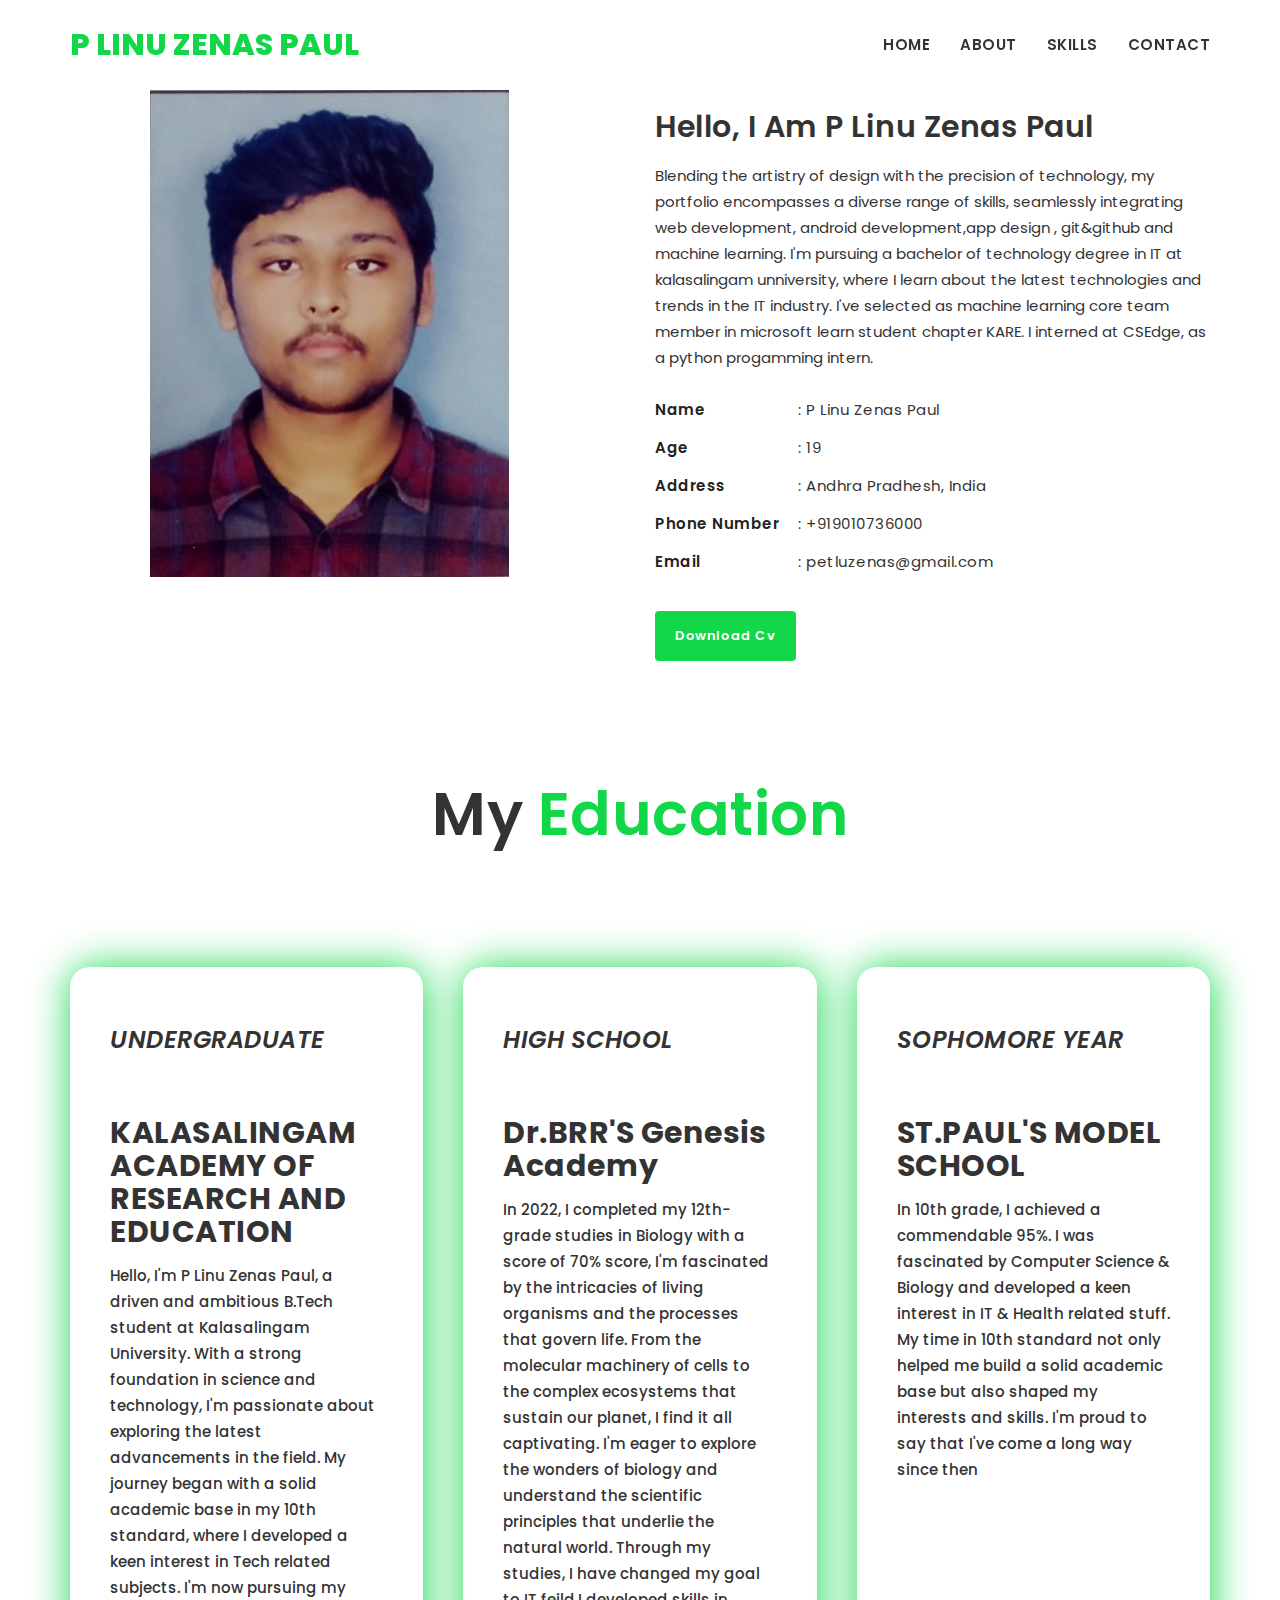
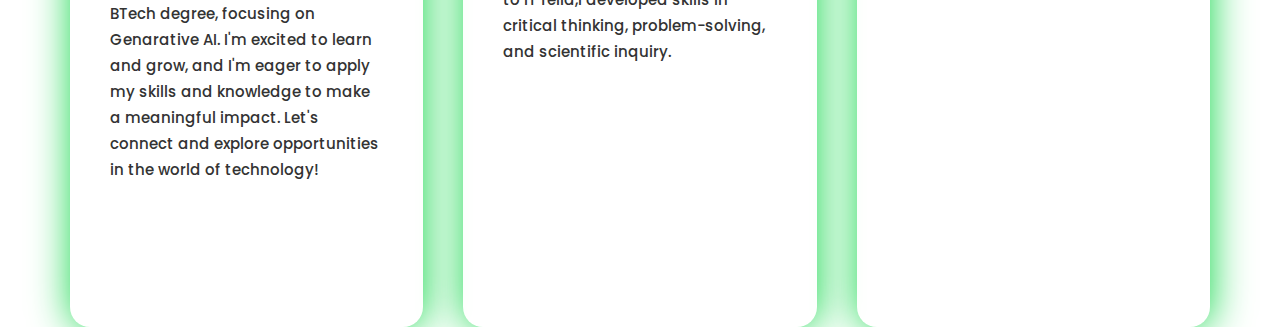
==== about.html @ 922f4ce8 "Add files via upload" ====
<!DOCTYPE html>
<html lang="en">
<head>
    <meta charset="UTF-8">
    <meta name="viewport" content="width=device-width, initial-scale=1.0">
    <link href="https://fonts.googleapis.com/css?family=Poppins:300i,400,400i,500,600,700,800" rel="stylesheet">		
		<link href="fonts/font-awesome.min.css" rel="stylesheet"/>
		<link rel="icon" href="images/favicon.jpg"/>
		<link href="fonts/themify-icons.css" rel="stylesheet"/>
		<link href="fonts/etline.css" rel="stylesheet"/>
		<link href="css/plugins.css" rel="stylesheet"/>
		<link href="css/lightbox.min.css" rel="stylesheet"/>
		<link href="css/responsive.css" rel="stylesheet"/>
		<link href="css/style.css" rel="stylesheet"/>
    <title>LZP Portfolio</title>
</head>
<body>
    	<!-- START NAVBAR -->
			<div class="navbar navbar-default navbar-fixed-top menu-top">
				<div class="container">
					<div class="logo">
						<a href="index.html" class="navbar-brand"><p>P Linu Zenas Paul</p></a>
						<div class="mobile-nav"></div>
					</div>
					
					<div id="navbar" class="main_menu">
						<ul class="nav navbar-nav navbar-right">
							<li><a href="index.html">Home</a></li>
							<li><a href="about.html">About</a></li>
							<li><a href="service.html">Skills</a></li>											
							<li><a href="contact.html">Contact</a></li>
						</ul>
					</div> 
				</div><!--- END CONTAINER -->
			</div> 
		<!-- END NAVBAR -->			
    <!-- START ABOUT -->
			<section id="about" class="gray_bg section_padding">
				<div class="container">
					<div class="single_about">
						<div class="row">
							<div class="col-md-6 col-sm-6 col-xs-12">
								<div class="about_image wow fadeInLeft">
									<img src="PHOTO.jpg" alt="about-image" />
								</div>
							</div>
							
							<div class="col-md-6 col-sm-6 col-xs-12">
								<div class="about_content_area wow fadeInRight">
									<h4>Hello, I am P Linu Zenas Paul</h4>					
									<p>Blending the artistry of design with the precision of technology, my portfolio encompasses a diverse range of skills, 
										seamlessly integrating web development, android development,app design , git&github and machine learning. 
										I'm pursuing a bachelor of technology degree in IT at kalasalingam unniversity, where I learn about the latest technologies and trends in the IT industry.
										I've selected as machine learning core team member in microsoft learn student chapter KARE.
										I interned at CSEdge, as a python progamming intern.
									</p>
									<div class="about_details">
										<div class="row">
											<div class="col-md-12">
												<div class="ct_about">
												   <span> Name </span> : P Linu Zenas Paul											   
												</div>
											</div>
											
											<div class="col-md-12">
												<div class="ct_about">
												   <span> Age </span>
												   : 19
												</div>
											</div>
											
											<div class="col-md-12">
												<div class="ct_about">
												   <span> Address </span>
												   : Andhra Pradhesh, India
												</div>
											</div>
											
											<div class="col-md-12">
												<div class="ct_about">
												   <span> Phone Number </span>
												   : +919010736000
												</div>
											</div>
											
											<div class="col-md-12">
												<div class="ct_about">
												   <span> Email </span>
												   : petluzenas@gmail.com
												</div>
											</div>
										</div>
									</div>
									
									<a href="#" class="btn btn-default main_btn">
										Download Cv
									</a>
								</div>
							</div>
						</div>
					</div>
				</div>
			</section>
		<!-- END ABOUT -->

		<!--START EDUCATION-->
		<section></section>
            <div class="Studies" id="services">
                <div class="container">
                    <h1 class="sub-title">My <span>Education</span></h1>
                    <div class="services-list">
                        <div>
                            <i class ="icon"><h3>UNDERGRADUATE</h3>
                            <svg width="0" height="0">
                            </svg>
                             </i>
                            <h2>KALASALINGAM ACADEMY OF RESEARCH AND EDUCATION</h2>
                            <p>Hello, I'm P Linu Zenas Paul, a driven and ambitious B.Tech student at Kalasalingam University. 
								With a strong foundation in science and technology, I'm passionate about exploring the latest advancements in the field. 
								My journey began with a solid academic base in my 10th standard, where I developed a keen interest in Tech related subjects. 
								I'm now pursuing my BTech degree, focusing on Genarative AI. 
								I'm excited to learn and grow, and I'm eager to apply my skills and knowledge to make a meaningful impact. 
								Let's connect and explore opportunities in the world of technology!</p>
                            <a href="https://kalasalingam.ac.in/"target="_blank" class="read">learn more</a>
                        </div>

                        <div>
                            <i class ="icon"><h3>HIGH SCHOOL</h3>
                                <svg width="0" height="0">
                                </svg>                            
                            </i>
                            <h2>Dr.BRR'S Genesis Academy</h2>
                            <p>In 2022, I completed my 12th-grade studies in Biology with a score of 70% score,
								I'm fascinated by the intricacies of living organisms and the processes that govern life. 
								From the molecular machinery of cells to the complex ecosystems that sustain our planet, I find it all captivating. 
								I'm eager to explore the wonders of biology and understand the scientific principles that underlie the natural world. 
								Through my studies, I have changed my goal to IT feild,I developed skills in critical thinking, problem-solving, and scientific inquiry. 
								</p>
                        </div>
                        <div>
                            <i class ="icon"><h3>SOPHOMORE YEAR</h3>
                                <svg width="0" height="0">
                                </svg>                            
                            </i>
                            <h2>ST.PAUL'S MODEL SCHOOL</h2>
                            <p> In 10th grade, I achieved a commendable 95%.
								I was fascinated by Computer Science & Biology and developed a keen interest in IT & Health related stuff. 
								My time in 10th standard not only helped me build a solid academic base but also shaped my interests and skills. 
								I'm proud to say that I've come a long way since then</p>
                        </div>
                    </div>
                </div>
            </div>
        </section>
		<!--END EDUCATION-->
		
		
		<!-- START PORTFOLIO -->
<!--			<section id="portfolio" class="gray_bg section_padding">
				<div class="container">	
					<div class="col-md-12 col-sm-12-col-xs-12">
						<div class="section_heading text-center">
							<h2>My <span>Portfolio</span></h2>						
							<div class="sm_border"></div>
						</div>	
					</div>
					
					<div class="row">
						<div class="work_filter text-center">
							<ul>
								<li class="active" data-filter="*">All</li>
								<li data-filter=".design">Design</li>
								<li data-filter=".marketing">Marketing</li>
								<li data-filter=".Photography">Photography</li>
							</ul>
						</div>
						
						<div class="work_content_area">
							<div class="col-md-4 col-sm-6 col-xs-12">
								<div class="item-img">
									<img src="images/b1.png" alt="" />
									<div class="item-img-overlay">
										<div class="overlay-info full-width">
											<h5>Gallery Item</h5>
											<p>Category</p>											
											<a href="images/b1.png" data-lightbox="images">
												<span class="icon"><i class="ti-arrow-right"></i></span>
											</a>
										</div>
									</div>
								</div>
							</div>
							<div class="col-md-4 col-sm-6 col-xs-12 element-item design Photography">
								<div class="item-img">
									<img src="images/b2.jpg" alt="" />
									<div class="item-img-overlay">
										<div class="overlay-info full-width">
											<h5>Gallery Item</h5>
											<p>Category</p>											
											<a href="images/b2.jpg" data-lightbox="images">
												<span class="icon"><i class="ti-arrow-right"></i></span>
											</a>
										</div>
									</div>
								</div>
							</div>
							<div class="col-md-4 col-sm-6 col-xs-12 element-item Photography marketing">
								<div class="item-img">
									<img src="images/b3.png" alt="" />
									<div class="item-img-overlay">
										<div class="overlay-info full-width">
											<h5>Gallery Item</h5>
											<p>Category</p>											
											<a href="images/b3.png" data-lightbox="images">
												<span class="icon"><i class="ti-arrow-right"></i></span>
											</a>
										</div>
									</div>
								</div>
							</div>
							<div class="col-md-4 col-sm-6 col-xs-12 element-item design Photography">
								<div class="item-img">
									<img src="images/b4.png" alt="" />
									<div class="item-img-overlay">
										<div class="overlay-info full-width">
											<h5>Gallery Item</h5>
											<p>Category</p>											
											<a href="images/b4.png" data-lightbox="images">
												<span class="icon"><i class="ti-arrow-right"></i></span>
											</a>
										</div>
									</div>
								</div>
							</div>
							<div class="col-md-4 col-sm-6 col-xs-12 element-item marketing Photography">
								<div class="item-img">
									<img src="images/b5.jpg" alt="" />
									<div class="item-img-overlay">
										<div class="overlay-info full-width">
											<h5>Gallery Item</h5>
											<p>Category</p>											
											<a href="images/b5.jpg" data-lightbox="images">
												<span class="icon"><i class="ti-arrow-right"></i></span>
											</a>
										</div>
									</div>
								</div>
							</div>
							<div class="col-md-4 col-sm-6 col-xs-12 element-item design marketing">
								<div class="item-img">
									<img src="images/b6.png" alt="" />
									<div class="item-img-overlay">
										<div class="overlay-info full-width">
											<h5>Gallery Item</h5>
											<p>Category</p>											
											<a href="images/b6.png" data-lightbox="images">
												<span class="icon"><i class="ti-arrow-right"></i></span>
											</a>
										</div>
									</div>
								</div>
							</div>
						</div>						
					</div>
				</div>			
			</section> -->
		<!-- END PORTFOLIO -->
			
</body>
</html>
---- fonts/themify-icons.css ----
@font-face {
	font-family: 'themify';
	src:url('themify.eot?-fvbane');
	src:url('themify.eot?#iefix-fvbane') format('embedded-opentype'),
		url('themify.woff?-fvbane') format('woff'),
		url('themify.ttf?-fvbane') format('truetype'),
		url('themify.svg?-fvbane#themify') format('svg');
	font-weight: normal;
	font-style: normal;
}

[class^="ti-"], [class*=" ti-"] {
	font-family: 'themify';
	speak: none;
	font-style: normal;
	font-weight: normal;
	font-variant: normal;
	text-transform: none;
	line-height: 1;

	/* Better Font Rendering =========== */
	-webkit-font-smoothing: antialiased;
	-moz-osx-font-smoothing: grayscale;
}

.ti-wand:before {
	content: "\e600";
}
.ti-volume:before {
	content: "\e601";
}
.ti-user:before {
	content: "\e602";
}
.ti-unlock:before {
	content: "\e603";
}
.ti-unlink:before {
	content: "\e604";
}
.ti-trash:before {
	content: "\e605";
}
.ti-thought:before {
	content: "\e606";
}
.ti-target:before {
	content: "\e607";
}
.ti-tag:before {
	content: "\e608";
}
.ti-tablet:before {
	content: "\e609";
}
.ti-star:before {
	content: "\e60a";
}
.ti-spray:before {
	content: "\e60b";
}
.ti-signal:before {
	content: "\e60c";
}
.ti-shopping-cart:before {
	content: "\e60d";
}
.ti-shopping-cart-full:before {
	content: "\e60e";
}
.ti-settings:before {
	content: "\e60f";
}
.ti-search:before {
	content: "\e610";
}
.ti-zoom-in:before {
	content: "\e611";
}
.ti-zoom-out:before {
	content: "\e612";
}
.ti-cut:before {
	content: "\e613";
}
.ti-ruler:before {
	content: "\e614";
}
.ti-ruler-pencil:before {
	content: "\e615";
}
.ti-ruler-alt:before {
	content: "\e616";
}
.ti-bookmark:before {
	content: "\e617";
}
.ti-bookmark-alt:before {
	content: "\e618";
}
.ti-reload:before {
	content: "\e619";
}
.ti-plus:before {
	content: "\e61a";
}
.ti-pin:before {
	content: "\e61b";
}
.ti-pencil:before {
	content: "\e61c";
}
.ti-pencil-alt:before {
	content: "\e61d";
}
.ti-paint-roller:before {
	content: "\e61e";
}
.ti-paint-bucket:before {
	content: "\e61f";
}
.ti-na:before {
	content: "\e620";
}
.ti-mobile:before {
	content: "\e621";
}
.ti-minus:before {
	content: "\e622";
}
.ti-medall:before {
	content: "\e623";
}
.ti-medall-alt:before {
	content: "\e624";
}
.ti-marker:before {
	content: "\e625";
}
.ti-marker-alt:before {
	content: "\e626";
}
.ti-arrow-up:before {
	content: "\e627";
}
.ti-arrow-right:before {
	content: "\e628";
}
.ti-arrow-left:before {
	content: "\e629";
}
.ti-arrow-down:before {
	content: "\e62a";
}
.ti-lock:before {
	content: "\e62b";
}
.ti-location-arrow:before {
	content: "\e62c";
}
.ti-link:before {
	content: "\e62d";
}
.ti-layout:before {
	content: "\e62e";
}
.ti-layers:before {
	content: "\e62f";
}
.ti-layers-alt:before {
	content: "\e630";
}
.ti-key:before {
	content: "\e631";
}
.ti-import:before {
	content: "\e632";
}
.ti-image:before {
	content: "\e633";
}
.ti-heart:before {
	content: "\e634";
}
.ti-heart-broken:before {
	content: "\e635";
}
.ti-hand-stop:before {
	content: "\e636";
}
.ti-hand-open:before {
	content: "\e637";
}
.ti-hand-drag:before {
	content: "\e638";
}
.ti-folder:before {
	content: "\e639";
}
.ti-flag:before {
	content: "\e63a";
}
.ti-flag-alt:before {
	content: "\e63b";
}
.ti-flag-alt-2:before {
	content: "\e63c";
}
.ti-eye:before {
	content: "\e63d";
}
.ti-export:before {
	content: "\e63e";
}
.ti-exchange-vertical:before {
	content: "\e63f";
}
.ti-desktop:before {
	content: "\e640";
}
.ti-cup:before {
	content: "\e641";
}
.ti-crown:before {
	content: "\e642";
}
.ti-comments:before {
	content: "\e643";
}
.ti-comment:before {
	content: "\e644";
}
.ti-comment-alt:before {
	content: "\e645";
}
.ti-close:before {
	content: "\e646";
}
.ti-clip:before {
	content: "\e647";
}
.ti-angle-up:before {
	content: "\e648";
}
.ti-angle-right:before {
	content: "\e649";
}
.ti-angle-left:before {
	content: "\e64a";
}
.ti-angle-down:before {
	content: "\e64b";
}
.ti-check:before {
	content: "\e64c";
}
.ti-check-box:before {
	content: "\e64d";
}
.ti-camera:before {
	content: "\e64e";
}
.ti-announcement:before {
	content: "\e64f";
}
.ti-brush:before {
	content: "\e650";
}
.ti-briefcase:before {
	content: "\e651";
}
.ti-bolt:before {
	content: "\e652";
}
.ti-bolt-alt:before {
	content: "\e653";
}
.ti-blackboard:before {
	content: "\e654";
}
.ti-bag:before {
	content: "\e655";
}
.ti-move:before {
	content: "\e656";
}
.ti-arrows-vertical:before {
	content: "\e657";
}
.ti-arrows-horizontal:before {
	content: "\e658";
}
.ti-fullscreen:before {
	content: "\e659";
}
.ti-arrow-top-right:before {
	content: "\e65a";
}
.ti-arrow-top-left:before {
	content: "\e65b";
}
.ti-arrow-circle-up:before {
	content: "\e65c";
}
.ti-arrow-circle-right:before {
	content: "\e65d";
}
.ti-arrow-circle-left:before {
	content: "\e65e";
}
.ti-arrow-circle-down:before {
	content: "\e65f";
}
.ti-angle-double-up:before {
	content: "\e660";
}
.ti-angle-double-right:before {
	content: "\e661";
}
.ti-angle-double-left:before {
	content: "\e662";
}
.ti-angle-double-down:before {
	content: "\e663";
}
.ti-zip:before {
	content: "\e664";
}
.ti-world:before {
	content: "\e665";
}
.ti-wheelchair:before {
	content: "\e666";
}
.ti-view-list:before {
	content: "\e667";
}
.ti-view-list-alt:before {
	content: "\e668";
}
.ti-view-grid:before {
	content: "\e669";
}
.ti-uppercase:before {
	content: "\e66a";
}
.ti-upload:before {
	content: "\e66b";
}
.ti-underline:before {
	content: "\e66c";
}
.ti-truck:before {
	content: "\e66d";
}
.ti-timer:before {
	content: "\e66e";
}
.ti-ticket:before {
	content: "\e66f";
}
.ti-thumb-up:before {
	content: "\e670";
}
.ti-thumb-down:before {
	content: "\e671";
}
.ti-text:before {
	content: "\e672";
}
.ti-stats-up:before {
	content: "\e673";
}
.ti-stats-down:before {
	content: "\e674";
}
.ti-split-v:before {
	content: "\e675";
}
.ti-split-h:before {
	content: "\e676";
}
.ti-smallcap:before {
	content: "\e677";
}
.ti-shine:before {
	content: "\e678";
}
.ti-shift-right:before {
	content: "\e679";
}
.ti-shift-left:before {
	content: "\e67a";
}
.ti-shield:before {
	content: "\e67b";
}
.ti-notepad:before {
	content: "\e67c";
}
.ti-server:before {
	content: "\e67d";
}
.ti-quote-right:before {
	content: "\e67e";
}
.ti-quote-left:before {
	content: "\e67f";
}
.ti-pulse:before {
	content: "\e680";
}
.ti-printer:before {
	content: "\e681";
}
.ti-power-off:before {
	content: "\e682";
}
.ti-plug:before {
	content: "\e683";
}
.ti-pie-chart:before {
	content: "\e684";
}
.ti-paragraph:before {
	content: "\e685";
}
.ti-panel:before {
	content: "\e686";
}
.ti-package:before {
	content: "\e687";
}
.ti-music:before {
	content: "\e688";
}
.ti-music-alt:before {
	content: "\e689";
}
.ti-mouse:before {
	content: "\e68a";
}
.ti-mouse-alt:before {
	content: "\e68b";
}
.ti-money:before {
	content: "\e68c";
}
.ti-microphone:before {
	content: "\e68d";
}
.ti-menu:before {
	content: "\e68e";
}
.ti-menu-alt:before {
	content: "\e68f";
}
.ti-map:before {
	content: "\e690";
}
.ti-map-alt:before {
	content: "\e691";
}
.ti-loop:before {
	content: "\e692";
}
.ti-location-pin:before {
	content: "\e693";
}
.ti-list:before {
	content: "\e694";
}
.ti-light-bulb:before {
	content: "\e695";
}
.ti-Italic:before {
	content: "\e696";
}
.ti-info:before {
	content: "\e697";
}
.ti-infinite:before {
	content: "\e698";
}
.ti-id-badge:before {
	content: "\e699";
}
.ti-hummer:before {
	content: "\e69a";
}
.ti-home:before {
	content: "\e69b";
}
.ti-help:before {
	content: "\e69c";
}
.ti-headphone:before {
	content: "\e69d";
}
.ti-harddrives:before {
	content: "\e69e";
}
.ti-harddrive:before {
	content: "\e69f";
}
.ti-gift:before {
	content: "\e6a0";
}
.ti-game:before {
	content: "\e6a1";
}
.ti-filter:before {
	content: "\e6a2";
}
.ti-files:before {
	content: "\e6a3";
}
.ti-file:before {
	content: "\e6a4";
}
.ti-eraser:before {
	content: "\e6a5";
}
.ti-envelope:before {
	content: "\e6a6";
}
.ti-download:before {
	content: "\e6a7";
}
.ti-direction:before {
	content: "\e6a8";
}
.ti-direction-alt:before {
	content: "\e6a9";
}
.ti-dashboard:before {
	content: "\e6aa";
}
.ti-control-stop:before {
	content: "\e6ab";
}
.ti-control-shuffle:before {
	content: "\e6ac";
}
.ti-control-play:before {
	content: "\e6ad";
}
.ti-control-pause:before {
	content: "\e6ae";
}
.ti-control-forward:before {
	content: "\e6af";
}
.ti-control-backward:before {
	content: "\e6b0";
}
.ti-cloud:before {
	content: "\e6b1";
}
.ti-cloud-up:before {
	content: "\e6b2";
}
.ti-cloud-down:before {
	content: "\e6b3";
}
.ti-clipboard:before {
	content: "\e6b4";
}
.ti-car:before {
	content: "\e6b5";
}
.ti-calendar:before {
	content: "\e6b6";
}
.ti-book:before {
	content: "\e6b7";
}
.ti-bell:before {
	content: "\e6b8";
}
.ti-basketball:before {
	content: "\e6b9";
}
.ti-bar-chart:before {
	content: "\e6ba";
}
.ti-bar-chart-alt:before {
	content: "\e6bb";
}
.ti-back-right:before {
	content: "\e6bc";
}
.ti-back-left:before {
	content: "\e6bd";
}
.ti-arrows-corner:before {
	content: "\e6be";
}
.ti-archive:before {
	content: "\e6bf";
}
.ti-anchor:before {
	content: "\e6c0";
}
.ti-align-right:before {
	content: "\e6c1";
}
.ti-align-left:before {
	content: "\e6c2";
}
.ti-align-justify:before {
	content: "\e6c3";
}
.ti-align-center:before {
	content: "\e6c4";
}
.ti-alert:before {
	content: "\e6c5";
}
.ti-alarm-clock:before {
	content: "\e6c6";
}
.ti-agenda:before {
	content: "\e6c7";
}
.ti-write:before {
	content: "\e6c8";
}
.ti-window:before {
	content: "\e6c9";
}
.ti-widgetized:before {
	content: "\e6ca";
}
.ti-widget:before {
	content: "\e6cb";
}
.ti-widget-alt:before {
	content: "\e6cc";
}
.ti-wallet:before {
	content: "\e6cd";
}
.ti-video-clapper:before {
	content: "\e6ce";
}
.ti-video-camera:before {
	content: "\e6cf";
}
.ti-vector:before {
	content: "\e6d0";
}
.ti-themify-logo:before {
	content: "\e6d1";
}
.ti-themify-favicon:before {
	content: "\e6d2";
}
.ti-themify-favicon-alt:before {
	content: "\e6d3";
}
.ti-support:before {
	content: "\e6d4";
}
.ti-stamp:before {
	content: "\e6d5";
}
.ti-split-v-alt:before {
	content: "\e6d6";
}
.ti-slice:before {
	content: "\e6d7";
}
.ti-shortcode:before {
	content: "\e6d8";
}
.ti-shift-right-alt:before {
	content: "\e6d9";
}
.ti-shift-left-alt:before {
	content: "\e6da";
}
.ti-ruler-alt-2:before {
	content: "\e6db";
}
.ti-receipt:before {
	content: "\e6dc";
}
.ti-pin2:before {
	content: "\e6dd";
}
.ti-pin-alt:before {
	content: "\e6de";
}
.ti-pencil-alt2:before {
	content: "\e6df";
}
.ti-palette:before {
	content: "\e6e0";
}
.ti-more:before {
	content: "\e6e1";
}
.ti-more-alt:before {
	content: "\e6e2";
}
.ti-microphone-alt:before {
	content: "\e6e3";
}
.ti-magnet:before {
	content: "\e6e4";
}
.ti-line-double:before {
	content: "\e6e5";
}
.ti-line-dotted:before {
	content: "\e6e6";
}
.ti-line-dashed:before {
	content: "\e6e7";
}
.ti-layout-width-full:before {
	content: "\e6e8";
}
.ti-layout-width-default:before {
	content: "\e6e9";
}
.ti-layout-width-default-alt:before {
	content: "\e6ea";
}
.ti-layout-tab:before {
	content: "\e6eb";
}
.ti-layout-tab-window:before {
	content: "\e6ec";
}
.ti-layout-tab-v:before {
	content: "\e6ed";
}
.ti-layout-tab-min:before {
	content: "\e6ee";
}
.ti-layout-slider:before {
	content: "\e6ef";
}
.ti-layout-slider-alt:before {
	content: "\e6f0";
}
.ti-layout-sidebar-right:before {
	content: "\e6f1";
}
.ti-layout-sidebar-none:before {
	content: "\e6f2";
}
.ti-layout-sidebar-left:before {
	content: "\e6f3";
}
.ti-layout-placeholder:before {
	content: "\e6f4";
}
.ti-layout-menu:before {
	content: "\e6f5";
}
.ti-layout-menu-v:before {
	content: "\e6f6";
}
.ti-layout-menu-separated:before {
	content: "\e6f7";
}
.ti-layout-menu-full:before {
	content: "\e6f8";
}
.ti-layout-media-right-alt:before {
	content: "\e6f9";
}
.ti-layout-media-right:before {
	content: "\e6fa";
}
.ti-layout-media-overlay:before {
	content: "\e6fb";
}
.ti-layout-media-overlay-alt:before {
	content: "\e6fc";
}
.ti-layout-media-overlay-alt-2:before {
	content: "\e6fd";
}
.ti-layout-media-left-alt:before {
	content: "\e6fe";
}
.ti-layout-media-left:before {
	content: "\e6ff";
}
.ti-layout-media-center-alt:before {
	content: "\e700";
}
.ti-layout-media-center:before {
	content: "\e701";
}
.ti-layout-list-thumb:before {
	content: "\e702";
}
.ti-layout-list-thumb-alt:before {
	content: "\e703";
}
.ti-layout-list-post:before {
	content: "\e704";
}
.ti-layout-list-large-image:before {
	content: "\e705";
}
.ti-layout-line-solid:before {
	content: "\e706";
}
.ti-layout-grid4:before {
	content: "\e707";
}
.ti-layout-grid3:before {
	content: "\e708";
}
.ti-layout-grid2:before {
	content: "\e709";
}
.ti-layout-grid2-thumb:before {
	content: "\e70a";
}
.ti-layout-cta-right:before {
	content: "\e70b";
}
.ti-layout-cta-left:before {
	content: "\e70c";
}
.ti-layout-cta-center:before {
	content: "\e70d";
}
.ti-layout-cta-btn-right:before {
	content: "\e70e";
}
.ti-layout-cta-btn-left:before {
	content: "\e70f";
}
.ti-layout-column4:before {
	content: "\e710";
}
.ti-layout-column3:before {
	content: "\e711";
}
.ti-layout-column2:before {
	content: "\e712";
}
.ti-layout-accordion-separated:before {
	content: "\e713";
}
.ti-layout-accordion-merged:before {
	content: "\e714";
}
.ti-layout-accordion-list:before {
	content: "\e715";
}
.ti-ink-pen:before {
	content: "\e716";
}
.ti-info-alt:before {
	content: "\e717";
}
.ti-help-alt:before {
	content: "\e718";
}
.ti-headphone-alt:before {
	content: "\e719";
}
.ti-hand-point-up:before {
	content: "\e71a";
}
.ti-hand-point-right:before {
	content: "\e71b";
}
.ti-hand-point-left:before {
	content: "\e71c";
}
.ti-hand-point-down:before {
	content: "\e71d";
}
.ti-gallery:before {
	content: "\e71e";
}
.ti-face-smile:before {
	content: "\e71f";
}
.ti-face-sad:before {
	content: "\e720";
}
.ti-credit-card:before {
	content: "\e721";
}
.ti-control-skip-forward:before {
	content: "\e722";
}
.ti-control-skip-backward:before {
	content: "\e723";
}
.ti-control-record:before {
	content: "\e724";
}
.ti-control-eject:before {
	content: "\e725";
}
.ti-comments-smiley:before {
	content: "\e726";
}
.ti-brush-alt:before {
	content: "\e727";
}
.ti-youtube:before {
	content: "\e728";
}
.ti-vimeo:before {
	content: "\e729";
}
.ti-twitter:before {
	content: "\e72a";
}
.ti-time:before {
	content: "\e72b";
}
.ti-tumblr:before {
	content: "\e72c";
}
.ti-skype:before {
	content: "\e72d";
}
.ti-share:before {
	content: "\e72e";
}
.ti-share-alt:before {
	content: "\e72f";
}
.ti-rocket:before {
	content: "\e730";
}
.ti-pinterest:before {
	content: "\e731";
}
.ti-new-window:before {
	content: "\e732";
}
.ti-microsoft:before {
	content: "\e733";
}
.ti-list-ol:before {
	content: "\e734";
}
.ti-linkedin:before {
	content: "\e735";
}
.ti-layout-sidebar-2:before {
	content: "\e736";
}
.ti-layout-grid4-alt:before {
	content: "\e737";
}
.ti-layout-grid3-alt:before {
	content: "\e738";
}
.ti-layout-grid2-alt:before {
	content: "\e739";
}
.ti-layout-column4-alt:before {
	content: "\e73a";
}
.ti-layout-column3-alt:before {
	content: "\e73b";
}
.ti-layout-column2-alt:before {
	content: "\e73c";
}
.ti-instagram:before {
	content: "\e73d";
}
.ti-google:before {
	content: "\e73e";
}
.ti-github:before {
	content: "\e73f";
}
.ti-flickr:before {
	content: "\e740";
}
.ti-facebook:before {
	content: "\e741";
}
.ti-dropbox:before {
	content: "\e742";
}
.ti-dribbble:before {
	content: "\e743";
}
.ti-apple:before {
	content: "\e744";
}
.ti-android:before {
	content: "\e745";
}
.ti-save:before {
	content: "\e746";
}
.ti-save-alt:before {
	content: "\e747";
}
.ti-yahoo:before {
	content: "\e748";
}
.ti-wordpress:before {
	content: "\e749";
}
.ti-vimeo-alt:before {
	content: "\e74a";
}
.ti-twitter-alt:before {
	content: "\e74b";
}
.ti-tumblr-alt:before {
	content: "\e74c";
}
.ti-trello:before {
	content: "\e74d";
}
.ti-stack-overflow:before {
	content: "\e74e";
}
.ti-soundcloud:before {
	content: "\e74f";
}
.ti-sharethis:before {
	content: "\e750";
}
.ti-sharethis-alt:before {
	content: "\e751";
}
.ti-reddit:before {
	content: "\e752";
}
.ti-pinterest-alt:before {
	content: "\e753";
}
.ti-microsoft-alt:before {
	content: "\e754";
}
.ti-linux:before {
	content: "\e755";
}
.ti-jsfiddle:before {
	content: "\e756";
}
.ti-joomla:before {
	content: "\e757";
}
.ti-html5:before {
	content: "\e758";
}
.ti-flickr-alt:before {
	content: "\e759";
}
.ti-email:before {
	content: "\e75a";
}
.ti-drupal:before {
	content: "\e75b";
}
.ti-dropbox-alt:before {
	content: "\e75c";
}
.ti-css3:before {
	content: "\e75d";
}
.ti-rss:before {
	content: "\e75e";
}
.ti-rss-alt:before {
	content: "\e75f";
}
---- fonts/etline.css ----
@font-face {
	font-family: 'et-line';
	src:url('et-line.eot');
	src:url('et-line.eot?#iefix') format('embedded-opentype'),
		url('et-line.woff') format('woff'),
		url('et-line.ttf') format('truetype'),
		url('et-line.svg#et-line') format('svg');
	font-weight: normal;
	font-style: normal;
}

/* Use the following CSS code if you want to use data attributes for inserting your icons */
[data-icon]:before {
	font-family: 'et-line';
	content: attr(data-icon);
	speak: none;
	font-weight: normal;
	font-variant: normal;
	text-transform: none;
	line-height: 1;
	-webkit-font-smoothing: antialiased;
	-moz-osx-font-smoothing: grayscale;
	display:inline-block;
}

/* Use the following CSS code if you want to have a class per icon */
/*
Instead of a list of all class selectors,
you can use the generic selector below, but it's slower:
[class*="icon-"] {
*/
.icon-mobile, .icon-laptop, .icon-desktop, .icon-tablet, .icon-phone, .icon-document, .icon-documents, .icon-search, .icon-clipboard, .icon-newspaper, .icon-notebook, .icon-book-open, .icon-browser, .icon-calendar, .icon-presentation, .icon-picture, .icon-pictures, .icon-video, .icon-camera, .icon-printer, .icon-toolbox, .icon-briefcase, .icon-wallet, .icon-gift, .icon-bargraph, .icon-grid, .icon-expand, .icon-focus, .icon-edit, .icon-adjustments, .icon-ribbon, .icon-hourglass, .icon-lock, .icon-megaphone, .icon-shield, .icon-trophy, .icon-flag, .icon-map, .icon-puzzle, .icon-basket, .icon-envelope, .icon-streetsign, .icon-telescope, .icon-gears, .icon-key, .icon-paperclip, .icon-attachment, .icon-pricetags, .icon-lightbulb, .icon-layers, .icon-pencil, .icon-tools, .icon-tools-2, .icon-scissors, .icon-paintbrush, .icon-magnifying-glass, .icon-circle-compass, .icon-linegraph, .icon-mic, .icon-strategy, .icon-beaker, .icon-caution, .icon-recycle, .icon-anchor, .icon-profile-male, .icon-profile-female, .icon-bike, .icon-wine, .icon-hotairballoon, .icon-globe, .icon-genius, .icon-map-pin, .icon-dial, .icon-chat, .icon-heart, .icon-cloud, .icon-upload, .icon-download, .icon-target, .icon-hazardous, .icon-piechart, .icon-speedometer, .icon-global, .icon-compass, .icon-lifesaver, .icon-clock, .icon-aperture, .icon-quote, .icon-scope, .icon-alarmclock, .icon-refresh, .icon-happy, .icon-sad, .icon-facebook, .icon-twitter, .icon-googleplus, .icon-rss, .icon-tumblr, .icon-linkedin, .icon-dribbble {
	font-family: 'et-line';
	speak: none;
	font-style: normal;
	font-weight: normal;
	font-variant: normal;
	text-transform: none;
	line-height: 1;
	-webkit-font-smoothing: antialiased;
	-moz-osx-font-smoothing: grayscale;
	display:inline-block;
}
.icon-mobile:before {
	content: "\e000";
}
.icon-laptop:before {
	content: "\e001";
}
.icon-desktop:before {
	content: "\e002";
}
.icon-tablet:before {
	content: "\e003";
}
.icon-phone:before {
	content: "\e004";
}
.icon-document:before {
	content: "\e005";
}
.icon-documents:before {
	content: "\e006";
}
.icon-search:before {
	content: "\e007";
}
.icon-clipboard:before {
	content: "\e008";
}
.icon-newspaper:before {
	content: "\e009";
}
.icon-notebook:before {
	content: "\e00a";
}
.icon-book-open:before {
	content: "\e00b";
}
.icon-browser:before {
	content: "\e00c";
}
.icon-calendar:before {
	content: "\e00d";
}
.icon-presentation:before {
	content: "\e00e";
}
.icon-picture:before {
	content: "\e00f";
}
.icon-pictures:before {
	content: "\e010";
}
.icon-video:before {
	content: "\e011";
}
.icon-camera:before {
	content: "\e012";
}
.icon-printer:before {
	content: "\e013";
}
.icon-toolbox:before {
	content: "\e014";
}
.icon-briefcase:before {
	content: "\e015";
}
.icon-wallet:before {
	content: "\e016";
}
.icon-gift:before {
	content: "\e017";
}
.icon-bargraph:before {
	content: "\e018";
}
.icon-grid:before {
	content: "\e019";
}
.icon-expand:before {
	content: "\e01a";
}
.icon-focus:before {
	content: "\e01b";
}
.icon-edit:before {
	content: "\e01c";
}
.icon-adjustments:before {
	content: "\e01d";
}
.icon-ribbon:before {
	content: "\e01e";
}
.icon-hourglass:before {
	content: "\e01f";
}
.icon-lock:before {
	content: "\e020";
}
.icon-megaphone:before {
	content: "\e021";
}
.icon-shield:before {
	content: "\e022";
}
.icon-trophy:before {
	content: "\e023";
}
.icon-flag:before {
	content: "\e024";
}
.icon-map:before {
	content: "\e025";
}
.icon-puzzle:before {
	content: "\e026";
}
.icon-basket:before {
	content: "\e027";
}
.icon-envelope:before {
	content: "\e028";
}
.icon-streetsign:before {
	content: "\e029";
}
.icon-telescope:before {
	content: "\e02a";
}
.icon-gears:before {
	content: "\e02b";
}
.icon-key:before {
	content: "\e02c";
}
.icon-paperclip:before {
	content: "\e02d";
}
.icon-attachment:before {
	content: "\e02e";
}
.icon-pricetags:before {
	content: "\e02f";
}
.icon-lightbulb:before {
	content: "\e030";
}
.icon-layers:before {
	content: "\e031";
}
.icon-pencil:before {
	content: "\e032";
}
.icon-tools:before {
	content: "\e033";
}
.icon-tools-2:before {
	content: "\e034";
}
.icon-scissors:before {
	content: "\e035";
}
.icon-paintbrush:before {
	content: "\e036";
}
.icon-magnifying-glass:before {
	content: "\e037";
}
.icon-circle-compass:before {
	content: "\e038";
}
.icon-linegraph:before {
	content: "\e039";
}
.icon-mic:before {
	content: "\e03a";
}
.icon-strategy:before {
	content: "\e03b";
}
.icon-beaker:before {
	content: "\e03c";
}
.icon-caution:before {
	content: "\e03d";
}
.icon-recycle:before {
	content: "\e03e";
}
.icon-anchor:before {
	content: "\e03f";
}
.icon-profile-male:before {
	content: "\e040";
}
.icon-profile-female:before {
	content: "\e041";
}
.icon-bike:before {
	content: "\e042";
}
.icon-wine:before {
	content: "\e043";
}
.icon-hotairballoon:before {
	content: "\e044";
}
.icon-globe:before {
	content: "\e045";
}
.icon-genius:before {
	content: "\e046";
}
.icon-map-pin:before {
	content: "\e047";
}
.icon-dial:before {
	content: "\e048";
}
.icon-chat:before {
	content: "\e049";
}
.icon-heart:before {
	content: "\e04a";
}
.icon-cloud:before {
	content: "\e04b";
}
.icon-upload:before {
	content: "\e04c";
}
.icon-download:before {
	content: "\e04d";
}
.icon-target:before {
	content: "\e04e";
}
.icon-hazardous:before {
	content: "\e04f";
}
.icon-piechart:before {
	content: "\e050";
}
.icon-speedometer:before {
	content: "\e051";
}
.icon-global:before {
	content: "\e052";
}
.icon-compass:before {
	content: "\e053";
}
.icon-lifesaver:before {
	content: "\e054";
}
.icon-clock:before {
	content: "\e055";
}
.icon-aperture:before {
	content: "\e056";
}
.icon-quote:before {
	content: "\e057";
}
.icon-scope:before {
	content: "\e058";
}
.icon-alarmclock:before {
	content: "\e059";
}
.icon-refresh:before {
	content: "\e05a";
}
.icon-happy:before {
	content: "\e05b";
}
.icon-sad:before {
	content: "\e05c";
}
.icon-facebook:before {
	content: "\e05d";
}
.icon-twitter:before {
	content: "\e05e";
}
.icon-googleplus:before {
	content: "\e05f";
}
.icon-rss:before {
	content: "\e060";
}
.icon-tumblr:before {
	content: "\e061";
}
.icon-linkedin:before {
	content: "\e062";
}
.icon-dribbble:before {
	content: "\e063";
}
---- css/plugins.css ----
/*-----------------------------------------------------------------------------------

	Author Name   : themes_state
	This is html Template
	Template Name : Pitter - One Page Personal portfolio Template
	Version: 1.0

-----------------------------------------------------------------------------------*/



/* ----------------------------------------------------------------
			[ All Css Plugins File ]
-----------------------------------------------------------------*/

/* == Bootstrap == */
@import url("plugins/bootstrap.min.css");

/* == Owl-carousel == */
@import url("plugins/owl.carousel.min.css");
@import url("plugins/owl.theme.default.min.css");

/* == Animated-headline == */
@import url("plugins/animated-headline.css");

/* == Slicknav js == */
@import url("plugins/slicknav.min.css");

/* == Normalize == */
@import url("plugins/normalize.css");

/* == Animate == */
@import url("plugins/animate.css");
---- css/responsive.css ----
@media screen and (min-width: 1200px) {
  .container {
    max-width: 1200px;
  }
}

@media only screen and (max-width:991px){
	.about_content_area p{
		font-size: 13px !important;
	}
	.banner_content{
		margin-top: 140px !important;
	}
	.banner_social_link li a{
		color: #fff !important;
		border: 1px solid #fff !important;
		width: 30px !important;
		height: 30px !important;
		line-height: 30px !important;
		border-radius: 50% !important;
		text-align: center !important;
		display: inline-block !important;
		font-size: 12px !important;
		transition: .5s !important;
	}
	.banner_social_link li a:hover{
		background: #fff !important;
		border-color: #fff !important;
		color: #ff4a57 !important;
}
	.banner-images img{
		width: 80%;
	}
	.about_image img{
		border: 5px solid #ff4a57 !important;
		width: 100%;
		margin: 20px 0px 25px 0px;
	}
	.ct_about{
		font-size: 13px !important;
	}
	.about_details span{
		font-size: 13px !important;
	}
	.single_about h4{
		font-size: 20px !important;
	}
	.rs_pb_70{
		padding-bottom: 70px !important;
	}
	.res_border_none{
		border: none !important;
	}
	.single_counter{
		margin-bottom: 50px;
	}
	.single_testimonial{
		margin-bottom: 30px !important;
	}
	.single_blog .post-content{
		margin-top: 30px;
	}
	.contact_widget_area{
		margin-left: 0 !important;
		margin-bottom: 30px;
	}
	
}

@media only screen and (max-width: 767px) { 
	.main_menu{
		display:none;
	}
	.navbar-default .navbar-nav>li>a{
		padding: 5px 0;	
		font-size: 13px !important;
	}
	.navbar-default .navbar-nav>li>a:hover,
	.navbar-default .navbar-nav>li>a:focus{
		color: #1461ff !important;		
	}
	.navbar-default .navbar-nav>.active>a, 
	.navbar-default .navbar-nav>.active>a:hover,
	.navbar-default .navbar-nav>.active>a:focus{
		color: #f21e4e !important;
		background-color: transparent;
	}
	.navbar-brand{
		padding: 10px 0;
		font-size: 15px;
	}
	.mobile-nav{
		display: block !important;
	}
	.slicknav_btn {
		background: #f21e4e;
		border-radius: 0px;
		margin: 0px 0 0;
	}
	.slicknav_menu {
		display: block;
		background: transparent;
	}
	.slicknav_nav {
		color: #fff;
		padding: 15px 0;
		list-style: none;
		overflow: hidden;
		position: absolute;
		top: 60px;
		width: 350px;
		left: auto;
		right: -30%;
		background: #000;
		float: right;
		box-shadow: -1px 1px 1px rgba(20, 97, 255, 0.1);
	}
	.slicknav_btn {
		text-decoration: none;
		text-shadow: none;
		border-radius: 0;
		background-color: transparent;
	}
	.slicknav_menu .slicknav_icon-bar {
		width: 28px;
		height: 3px;
		-webkit-border-radius: 0px;
		-moz-border-radius: 0px;
		border-radius: 0;
		-webkit-box-shadow: 0;
		-moz-box-shadow: 0;
		box-shadow: 0;
	}
	.navbar-default.menu-shrink .slicknav_menu .slicknav_icon-bar{
		background: #fff;
	}
	.section_heading h2{
		font-size: 28px !important;
	}
	.banner_content h1{
		font-size: 40px !important;
	}
	.banner_content p{
		font-size: 13px !important;
	}
	.banner_social_link li a{
		margin-bottom: 15px;
	}
	.border_left{
		border-left: none !important;
	}
	.owl-nav{
		display: none;
	}
	.footer{
		text-align: center;
	}
}

@media only screen and (max-width: 480px) { 
	.banner_content strong{
		font-size: 18px !important;
	}
	.banner_content h1{
		font-size: 22px !important;
	}
	.banner-images{
		margin: -50px 0px 30px 0px !important;
	}
	.about_content_area{	
		margin: 0px 0px 30px 0px !important;
	}
	.main_btn{
		color: #fff !important;
		font-size: 12px !important;
		margin-top: 20px !important;
		text-transform: uppercase !important;
		padding: 15px 10px !important;
		letter-spacing: 0.3px !important;
		font-weight: 600 !important;
		background: #ff4a57 !important;
		line-height: 8px !important;
		border: none !important;
		-webkit-transition: all 0.4s ease-in-out !important;
		transition: all 0.4s ease-in-out 0s !important;
	}
	.single-service h4{
		font-size: 18px !important;
	}
	.single-service p{
		font-size: 13px !important;
	}
	.work_filter ul li{
		text-transform: uppercase !important;
		display: inline-block !important;
		cursor: pointer !important;
		color: #fff !important;
		font-size: 13px !important;
		border-radius: 50px !important;
		padding: 0px 0px 10px 0px !important;
		letter-spacing: 0.5px !important;
		background: transparent !important;
		margin: 0px 10px 0px 0px !important;
		font-weight: 400 !important;
		transition: all .3s ease-in-out !important;
	}
	.blog-thumb h4{
		font-size: 18px !important;
	}
	.blog-thumb p{
		font-size: 13px !important;
	}
	.single_counter h3{
		font-size: 25px !important;
	}
	.single_counter h5{
		font-size: 14px !important;
	}
}
---- css/style.css ----
/***************************************
========================================

	Author Name   : Themeplaza
	This is HTML5 template
	Template Name : Masud Personal Portfolio Template
	Version: 1.0
	
****************************************
=======================================/

/* ----------------------------------------------------------------

 ==> Table Of Content

	01 Basics
	02 Buttons
	03 Header
	04 Banner
	05 About
	06 Service
	07 cta 
	08 Works
	09 Counter
	10 Resume
	11 Testimonial
	12 Blog
	13 Contact
	14 Footer
	15 Top-control
 

---------------------------------------------------------------- */


/* ----------------------------------------------------------------
    [ 01 Start Basics ]
-----------------------------------------------------------------*/
* {
  margin: 0;
  padding: 0;
  -webkit-box-sizing: border-box;
  box-sizing: border-box;
  outline: none;
  list-style: none;
  word-wrap: break-word;
}

body {
    font-family: 'Poppins', sans-serif;
    font-size: 15px;
    line-height: 26px;
    font-weight: 400;
    letter-spacing: 0.5px;
    color: #333333;
    overflow-x: hidden;
}
h1,
h2,
h3,
h4,
h5,
h6{
	color: #333333;
	font-weight: 600;
}
img{
	max-width: 100%;
	height: auto;
}
ul{
	padding: 0;
	list-style: none;
}
p {	
	font-weight: 400;
	font-family: 'Poppins', sans-serif;
    margin: 0;
    font-size: 15px;
    color: #333333;
    letter-spacing: 0;
}
a:hover{
	text-decoration: none;
	outline: none;
}
.text_white{
	color: #fff;
}
.padding_0{
	padding: 0;
}
.gray_bg{
	background: #fff;
}
.dark_bg{
	background: #1F2235;
}
/* START PRELOADER DESIGN */
.preloader {
  position: fixed;
  left: 0;
  width: 0;
  height: 100%;
  width: 100%;
  text-align: center;
  z-index: 9999999;
  background-color: transparent;
  -webkit-transition: .9s;
  transition: .9s;
}

.preloader .loader {
  -webkit-transition: 0.5s;
  transition: 0.5s;
  position: absolute;
  width: 90px;
  height: 90px;
  border-radius: 50%;
  display: inline-block;
  left: 0;
  right: 0;
  margin: 0 auto;
  top: 45%;
  -webkit-transform: translateY(-45%);
          transform: translateY(-45%);
}

.preloader .loader .loader-outter {
  position: absolute;
  border: 4px solid #11d749;
  border-left-color: transparent;
  border-bottom: 0;
  width: 100%;
  height: 100%;
  border-radius: 50%;
  -webkit-animation: loader-outter 1s cubic-bezier(0.42, 0.61, 0.58, 0.41) infinite;
          animation: loader-outter 1s cubic-bezier(0.42, 0.61, 0.58, 0.41) infinite;
}

.preloader .loader .loader-inner {
  position: absolute;
  border: 4px solid #11d749;
  border-radius: 50%;
  width: 60px;
  height: 60px;
  left: calc(50% - 30px);
  top: calc(50% - 30px);
  border-right: 0;
  border-top-color: transparent;
  -webkit-animation: loader-inner 1s cubic-bezier(0.42, 0.61, 0.58, 0.41) infinite;
          animation: loader-inner 1s cubic-bezier(0.42, 0.61, 0.58, 0.41) infinite;
}

.preloader .loader span {
  display: inline-block;
  position: absolute;
  left: 0;
  right: 0;
  margin: 0 auto;
  top: 50%;
  -webkit-transform: translateY(-50%);
          transform: translateY(-50%);
  color: #11d749;
  font-size: 25px;
  font-weight: 700;
}

.preloader::before, .preloader::after {
  content: '';
  position: absolute;
  left: 0;
  top: 0;
  width: 60%;
  height: 100%;
  z-index: -1;
  background: #fff;
  -webkit-transition: .9s;
  transition: .9s;
}

.preloader::after {
  left: auto;
  right: 0;
}

.preloader.preloader-deactivate {
  visibility: hidden;
}

.preloader.preloader-deactivate::after, .preloader.preloader-deactivate::before {
  width: 0;
}

.preloader.preloader-deactivate .loader {
  opacity: 0;
  visibility: hidden;
}

@-webkit-keyframes loader-outter {
  0% {
    -webkit-transform: rotate(0deg);
            transform: rotate(0deg);
  }
  100% {
    -webkit-transform: rotate(360deg);
            transform: rotate(360deg);
  }
}

@keyframes loader-outter {
  0% {
    -webkit-transform: rotate(0deg);
            transform: rotate(0deg);
  }
  100% {
    -webkit-transform: rotate(360deg);
            transform: rotate(360deg);
  }
}

@-webkit-keyframes loader-inner {
  0% {
    -webkit-transform: rotate(0deg);
            transform: rotate(0deg);
  }
  100% {
    -webkit-transform: rotate(-360deg);
            transform: rotate(-360deg);
  }
}

@keyframes loader-inner {
  0% {
    -webkit-transform: rotate(0deg);
            transform: rotate(0deg);
  }
  100% {
    -webkit-transform: rotate(-360deg);
            transform: rotate(-360deg);
  }
}
/* END PRELOADER DESIGN */


/* ----------------------------------------------------------------
    [ 15 Start Top-control ]
-----------------------------------------------------------------*/
.topcontrol {
    background: #11d749 none repeat scroll 0 0;
    border-radius: 30px;
    margin-bottom: 80px;
    box-shadow: 0 1px 10px 0 rgba(0, 0, 0, 0.2);
    color: #fff;
    cursor: pointer;
    font-size: 22px;
    height: 40px;
    opacity: 1;
    filter: alpha(opacity=100);
    padding: 6px 10px;
    position: fixed;
    margin-right: 10px;
    -webkit-transition: all 0.2s ease 0s;
    transition: all 0.2s ease 0s;
    width: 40px;
    z-index: 99;
}
.topcontrol:hover {
    background: #fff;
    color: #11d749;
}
/* ---------------------------------------------------------------
    [ End Top-control ]
-----------------------------------------------------------------*/

/* Start Section-Padding */
.section_padding{
	padding: 80px 0;
}
/* End Section-Padding */

/* Start Section-Heading */
.section_heading{
    padding-bottom: 80px;
}
.section_heading h2 {
    font-size: 42px;
    font-weight: 600;
	text-transform: uppercase;
    color: #222;
    margin-top: 5px;
    margin-bottom: 10px;
}
.dark_bg .section_heading h2{
	color: #fff;
}
.section_heading .sm_border {
    display: block;
    height: 2px;
    width: 70px;
    margin-bottom: 15px;
    bottom: -5px;
    position: relative;
    left: 50%;
    background-color: #11d749;
    -webkit-transform: translate(-50%, 0);
    -ms-transform: translate(-50%, 0);
    transform: translate(-50%, 0);
}
.section_heading span{
	 font-weight: 600;
	color: #11d749;
}
/* End Section-Heading */

/* ----------------------------------------------------------------
    [ End Basics ]
-----------------------------------------------------------------*/
/*START EDUCATION */
.sub-title {
    text-align: center;
    font-size: 60px;
    padding-bottom: 70px;
}
.sub-title span {
    color: #11d749;
}
.services-list {
    display: grid;
    grid-template-columns: repeat(auto-fit,minmax(259px,1fr));
    grid-gap: 40px;
    margin-top: 50px;
}
.services-list div {
    background-color: transparent;
    padding: 40px;
    font-size: 13px;
    border-right: 10px;
    border-radius: 20px;
    transition: background 0.5s,transform 0.5s;
    box-shadow: 
    1px 1px 40px #11d749
}
.services-list div i {
    font-size: 30px;
    margin-bottom: 30px;
}
.services-list div h2{
    font-weight: 700;
    margin-bottom: 15px;
}
.services-list div a {
    text-decoration: none;
    color: #000000;
    font-size: 12px;
    margin-top:20%;
    display: inline-flex;
}
.services-list div p {
    font-weight: 500;
}
.read {
    display: inline-flex;
    padding: 12px 30px;
    background: #11d749;
    border-radius: 40px;
    font-size: 16px;
    color: #11d749;
    letter-spacing: 2px;
    text-decoration: none;
    font-weight: 600;
    opacity: 0;
    animation: slideTop 1s ease forwards;
    animation-delay: 2s;
    box-shadow: 0 0 5px #11d749,
    0 0 25px #11d749;
}
.read:hover {
    box-shadow: 0 0 5px #11d749,
    0 0 25px #11d749, 0 0 50px #11d749,
    0 0 100px #11d749,0 0 200px #11d749
}
.services-list div:hover {
    transform: translateY(-30px);
}
section{
    display: flex;
    flex-wrap: wrap;
}
/*END EDUCATION */
/* ----------------------------------------------------------------
    [ 02 Start Buttons ]
-----------------------------------------------------------------*/
/* Start Btn-Style */
.main_btn {
    color: #fff;
    font-size: 13px;
    margin-top: 30px;
    text-transform: capitalize;
    padding: 20px 20px;
    letter-spacing: 0.6px;
	font-weight: 600;
    background: #11d749;
    line-height: 10px;
	border: none;
    -webkit-transition: all 0.4s ease-in-out;
    transition: all 0.4s ease-in-out 0s;
}
.main_btn:hover {
    color: #11d749;
    background: #fff;
}
.blog-info .blog_btn {
    padding: 20px 30px;
}
/* ----------------------------------------------------------------
    [ End Buttons ]
-----------------------------------------------------------------*/


/* ----------------------------------------------------------------
    [ 03 Start Header ]
-----------------------------------------------------------------*/
.navbar-default {
    border: none;
    border-radius: 0;
    margin-bottom: 0;
    width: 100%;
    padding: 20px 0;
    background: #fff;
    transition: all 0.4s ease-in-out;
    -webkit-transition: all 0.4s ease-in-out;
}
.navbar-brand p{
    font-size: 30px;
    font-weight: 800;
    text-transform: uppercase;
    color: #11d749;
}
.navbar-default .navbar-collapse, .navbar-default .navbar-form {
  border-color: #fff;
}
.menu-top { background: rgba(0, 0, 0, 0) none repeat scroll 0 0 }
.navbar-default .navbar-nav>li>a{
    color: #333333;
    font-size: 15px;
    font-weight: 600;
    text-transform: uppercase;
	transition: all 0.3s ease-in-out;
    -webkit-transition: all 0.3s ease-in-out;
}
.navbar-default.dark_bg_menu .navbar-nav>li>a{
	color: #fff !important;
}
.navbar-default .navbar-nav>li>a:hover,
.navbar-default .navbar-nav>li>a:focus{
    color: #11d749;
}
.navbar-default .navbar-nav>.active>a, 
.navbar-default .navbar-nav>.active>a:hover, 
.navbar-default .navbar-nav>.active>a:focus{
    color: #333333 !important;
    background-color: transparent;
}
.navbar-default.dark_bg_menu .navbar-nav>.active>a,
.navbar-nav>.active>a:hover, .navbar-nav>.active>a:focus{
	color: #fff !important;
}
.mobile-nav{
	display:none;
}
.navbar-default.menu-shrink {
    background-color: #fff;
    box-shadow: 0 10px 15px rgba(25,25,25,0.1);
    padding: 10px 0;
    width: 100%;
    animation: fadeInDown 1s both 0.2s;
}
.navbar-default.dark_bg_menu.menu-shrink{
	background-color: #1F2235;
    box-shadow: 0 10px 15px rgba(25,25,25,0.1);
    padding: 10px 0;
    width: 100%;
    animation: fadeInDown 1s both 0.2s;
}
.navbar-default.menu-shrink .navbar-brand p{
    color: #11d749;
}
.navbar-default.menu-shrink li a { 
	color: #333333 !important; 
	transition: all 0.3s ease-in-out;
    -webkit-transition: all 0.3s ease-in-out;
}
.navbar-default.menu-shrink li a:hover { color: #11d749 !important }
.navbar-default.menu-shrink .navbar-nav>.active>a, 
.navbar-default.menu-shrink .navbar-nav>.active>a:hover,
.navbar-default.menu-shrink .navbar-nav>.active>a:focus{
    color: #11d749 !important;
    background-color: transparent;
}
.navbar-default .navbar-toggle { background: #fff none repeat scroll 0 0 }
.navbar-default .navbar-toggle:hover,
.navbar-default .navbar-toggle:focus { background-color: #fff }
.navbar-default .navbar-toggle .icon-bar { background-color: #11d749 }
/* ----------------------------------------------------------------
     [ End Header ]
-----------------------------------------------------------------*/


/* ----------------------------------------------------------------
     [ 04 Start Banner ]
-----------------------------------------------------------------*/
.main_banner{
	height: 700px;
	background-size: cover;
	background-repeat: no-repeat;
}
.banner_content{
	margin-top: 250px;
}
.banner_content strong {
	text-transform: uppercase;
    color: #11d749;
    font-size: 25px;
}
.banner_content h1 {
    color: #222;
    font-size: 50px;
	text-transform: capitalize;
    margin: 15px 0 10px;
}
.dark_bg .banner_content h1{
	color: #fff;
}
.banner_content h1 span .fw_600{
	font-weight: 600;
}
.banner_content h1 span .fw_300{
	font-weight: 600;
}
.banner_social_link{
	margin-top: 25px;
}
.banner_social_link li {
    display: inline-block;
    margin-right: 12px;
}
.banner_social_link li a{
	color: #11d749;
	border: 1px solid #11d749;
	width: 40px;
	height: 40px;
	line-height: 40px;
	border-radius: 50%;
	text-align: center;
	display: inline-block;
	font-size: 14px;
	transition: .5s;
}
.dark_bg .banner_social_link li a{
	color: #11d749;
	border: 1px solid #11d749;
}
.banner_social_link li a:hover{
	background: #11d749 ;
	border-color: #11d749;
	color: #fff;
}
.dark_bg .banner_social_link li a:hover{
	background: #11d749 ;
	border-color: #11d749;
	color: #fff;
}
.banner_content p{
    color: #333333;
	font-size: 14px;
    padding-bottom: 0;
    max-width: 100%;
}
.dark_bg .banner_content p{
	color: #fff;
}
.banner-images img{
	margin: 70px 0px 0px 30px;
}
/* ----------------------------------------------------------------
    [ End Banner ]
-----------------------------------------------------------------*/


/* ----------------------------------------------------------------
    [ 05 Start About ]
-----------------------------------------------------------------*/
.about_image img{
	padding: 10px 90px 0px 80px;
}
.about_content_area{
	margin: 30px 0px 0px 0px;
}
.single_about h4{
    font-size: 30px;
	text-transform: capitalize;
    font-weight: 600;
    margin: 0 0 20px;
}
.dark_bg .single_about h4{
	color: #fff;
}
.dark_bg .about_content_area p{
	color: #fff;
}
.about_details {
    margin-top: 20px;
}
.about_details li {
	color: #333;
	display: inline-block;
	margin-top: 15px;
	width: 49%;
}
.about_details span {
    color: #222;
    font-weight: 600;
    text-transform: capitalize;
    display: inline-block;
    width: 25%;
}
.dark_bg .about_details span{
	color: #fff;
}
.ct_about{
	margin: 6px 0;
}
.dark_bg .ct_about{
	color: #fff;
}
.ct_about span i{
	margin-right: 5px;
}
.single_about a i{
	margin-right: 20px;
	padding-right: 20px;
	border-right: 1px solid #ddd;
}

/* ----------------------------------------------------------------
    [ End About ]
-----------------------------------------------------------------*/


/* ----------------------------------------------------------------
    [ 06 Start Service ]
-----------------------------------------------------------------*/
.single-service{
	border: 1px solid #e3e3e3;
    padding: 40px 30px;
	background: transparent;
    margin-bottom: 30px;
    transition: all 0.4s ease;
}
.single-service:hover{
	transform: translate(0, -10px);
}
.single-service i {
	width: 50px;
    height: 50px;
	line-height: 50px;
	border: 1px solid #11d749;
	text-align: center;
	transition: all 0.4s ease;
    font-size: 25px;
    display: inline-block;
    color: #11d749;
}
.single-service:hover i{
	background: #11d749;
	color: #fff;
	border: 1px solid #11d749;
}
.single-service h4{
    font-size: 20px;
    margin-top: 30px;
    text-transform: uppercase;
    color: #222;
    font-weight: 500;
	transition: all 0.4s ease;
}
.dark_bg .single-service h4{
	color: #fff;
}
.single-service p{
	transition: all 0.4s ease;
	margin-top: 15px;
}
.dark_bg .single-service p{
	color: #fff;
}
/* ----------------------------------------------------------------
    [ End Service ]
-----------------------------------------------------------------*/

/* ----------------------------------------------------------------
    [ 08 Start Works ]
-----------------------------------------------------------------*/
.work_filter ul{
	padding-bottom: 30px;
    list-style: none;
}
.work_filter ul li{
	font-weight: 600;
	text-transform: uppercase;
	display: inline-block;
	cursor: pointer;
	font-size: 16px;
	border-radius: 50px;
	padding: 7px 25px;
	letter-spacing: 1px;
	background: #fafafa;
    margin: 0 5px 20px;
    transition: all .3s ease-in-out;
}
.work_filter ul li:hover{
	background: #fff;
    color: #11d749;
}
.work_filter .active{
	color: #fff;
	background: #11d749;
	border-color: #11d749;
}
.work_content_area .item-img{
	position: relative;
	margin-bottom: 30px;
	-webkit-transition: all .4s;
	transition: all .4s;
}
.work_content_area .item-img:hover{
	-webkit-box-shadow: -10px 10px 30px rgba(0, 0, 0, 0.1);
	box-shadow: -10px 10px 30px rgba(0, 0, 0, 0.1);
}
.work_content_area .item-img:hover .item-img-overlay {
	visibility: visible;
	opacity: 1;
}
.overlay-info{
	margin-top: 50px;
}
.work_content_area .item-img-overlay{
	position: absolute;
	width: 100%;
	height: 100%;
	top: 0;
	padding: 30px;
	background: #11d749;
	opacity: 0;
	visibility: hidden;
	transition: 2s;
}
.work_content_area .item-img-overlay .icon{
	position: absolute;
	right: 160px;
	bottom: 70px;
	width: 40px;
	height: 40px;
	line-height: 40px;
	border-radius: 50%;
	border: 1px solid #fff;
	text-align: center;
	font-size: 20px;
	color: #fff;
}
.work_content_area .item-img-overlay h5{
	color: #fff;
	font-weight: 600;
	font-size: 20px;
	text-align: center;
	text-transform: capitalize;
	margin-top: 5px;
	transition: 2s;
}
.work_content_area:hover .item-img-overlay h5{
	animation: fadeInDown 1000ms ease-in-out;
}
.work_content_area .item-img-overlay p {
	color: #fff;
	font-weight: 500;
	font-size: 14px;
	text-align: center;
	transition: 2s;
	margin: 10px 10px 10px 10px;
}
.work_content_area:hover .item-img-overlay p{
	animation: fadeInDown 1300ms ease-in-out;
}
.work_content_area:hover a{
	animation: fadeInDown 700ms ease-in-out;
}
/* ----------------------------------------------------------------
    [ End Works ]
-----------------------------------------------------------------*/


/* ----------------------------------------------------------------
    [ 09 Start Counter ]
-----------------------------------------------------------------*/
.single_counter{
	background: #fafafa;
	box-shadow: 0 1px 30px rgba(255, 255, 255, 0.2);
	padding: 5px 10px 30px 0px;
}
.dark_bg .single_counter{
	background: #1F2235;
	box-shadow: 0 1px 30px rgba(255, 255, 255, 0.2);
}
.single_counter h3{
	color: #11d749;
	font-size: 30px;
}
.single_counter span{
	font-size: 30px;
	font-weight: 600;
}
.single_counter h5 {
    font-size: 16px;
    color: #333333;
    font-weight: 600;
    margin-bottom: 0;
}
.dark_bg .single_counter h5{
	color: #fff;
}
/* ----------------------------------------------------------------
    [ End Counter ]
-----------------------------------------------------------------*/


/* ----------------------------------------------------------------
    [ 12 Start Blog ]
-----------------------------------------------------------------*/
.single_blog{
	margin-bottom: 30px;
}
.blog-thumb{
	background: transparent;
	-webkit-box-shadow: 0 1px 30px rgba(0, 0, 0, 0.1);
	-moz-box-shadow: 0 1px 30px rgba(0, 0, 0, 0.1);
	box-shadow: 0 1px 30px rgba(0, 0, 0, 0.1);
	border-radius: 3px;
	text-align: left;
	margin-bottom: 30px;
}
.blog-thumb small{
	color: #11d749;
	font-weight: 500;
	display: block;
}
.blog-thumb small .fa{
	margin-right: 5px;
}
.blog-thumb small,
.blog-thumb small + span{
	display: inline-block;
	vertical-align: middle;
	margin: 0px 0px 10px 0px;
}
.blog-thumb small + span{
	color: #fff;
	font-size: 10px;
	font-weight: 600;
	text-transform: capitalize;
}
.blog-thumb h4 {
	color: #222;
	text-transform: capitalize;
    font-size: 24px;
    margin-bottom: 15px;
    transition: all 0.3s ease;
    -webkit-transition: all 0.3s ease;
}
.dark_bg .blog-thumb h4{
	color: #fff;
}
.single_blog:hover .blog-thumb h4{
	color: #11d749;
}
.dark_bg .blog-thumb p{
	color: #fff;
}
#blog-detail h2 {
	padding: 25px 0 10px 0;
}
.blog-info {
	box-shadow: 0 1px 30px rgba(255, 255, 255, 0.2);
	padding: 15px 30px;
}
.blog-info .blog_btn{
	color: #222;
    font-size: 14px;
    margin-top: 10px;
    text-transform: capitalize;
	background: transparent;
	border: none;
	font-weight: 500;
    transition: all 0.4s ease-in-out 0s;
	padding: 10px 0px;
}
.dark_bg .blog-info .blog_btn{
	color: #fff;
}
.blog-info .blog_btn:hover{
	color: #11d749;
}
/* ----------------------------------------------------------------
    [ End Blog ]
-----------------------------------------------------------------*/



/* ----------------------------------------------------------------
    [ 13 Start Contact ]
-----------------------------------------------------------------*/
.form .form-group input{
	background: transparent;
	border-color: #e3e3e3;
    height: 40px;
    border-radius: 0;
	box-shadow: none;
}
.form .form-group input:focus{
	border-color: #11d749;
}
.dark_bg .form .form-group input:focus{
	border-color: #11d749;
	color: #fff;
}
.form .form-group textarea{
	background: transparent;
	border-color: #e3e3e3;
	margin-top: 10px;
	padding-bottom: 5%;
    border-radius: 0;
	box-shadow: none;
}
.form .form-group textarea:focus{
	border-color: #11d749;
}
.dark_bg .form .form-group textarea:focus{
	border-color: #11d749;
	color: #fff;
}
/* ----------------------------------------------------------------
    [ End Contact ]
-----------------------------------------------------------------*/


/* ----------------------------------------------------------------
    [ 14 Start Footer ]
-----------------------------------------------------------------*/
.footer {
    padding: 30px 0 20px;
    background: #1F2235;
}
.copy-text p{
	color: #fff;
}
/* ----------------------------------------------------------------
    [ End Footer ]
-----------------------------------------------------------------*/
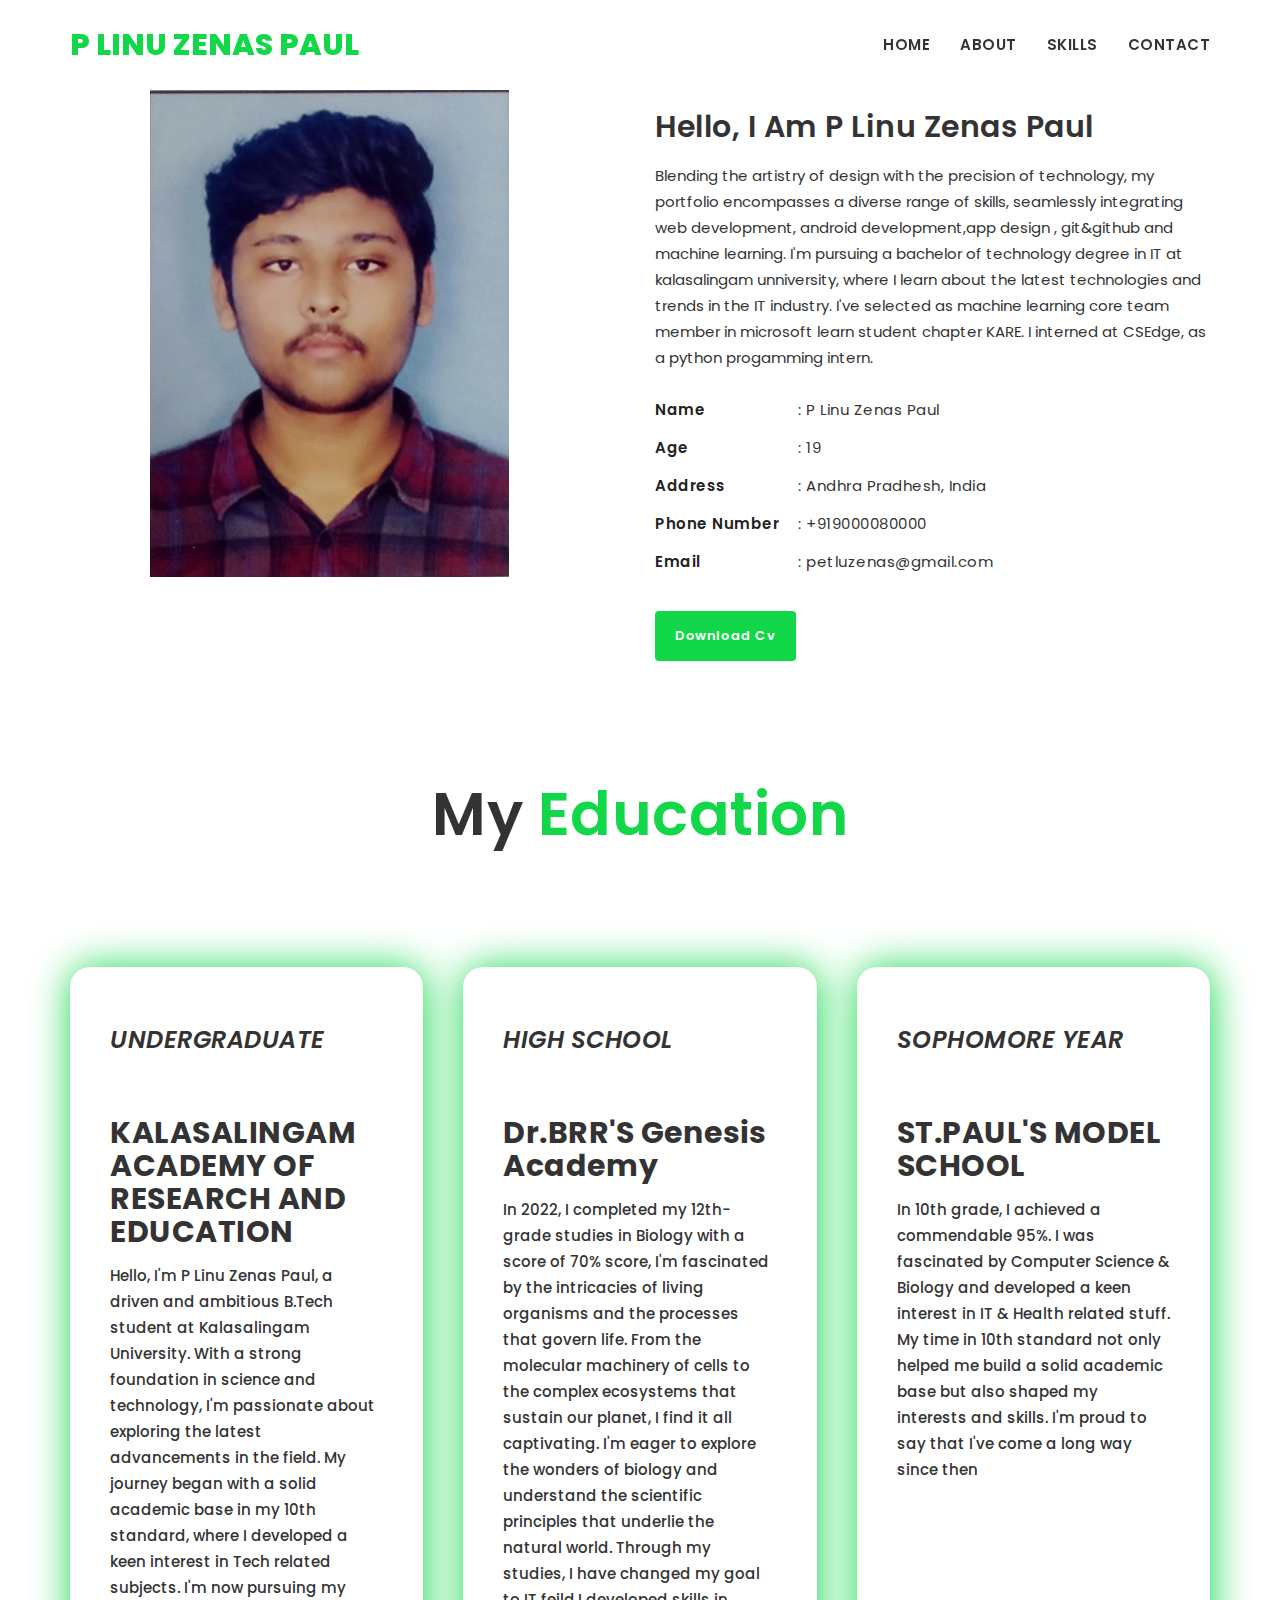
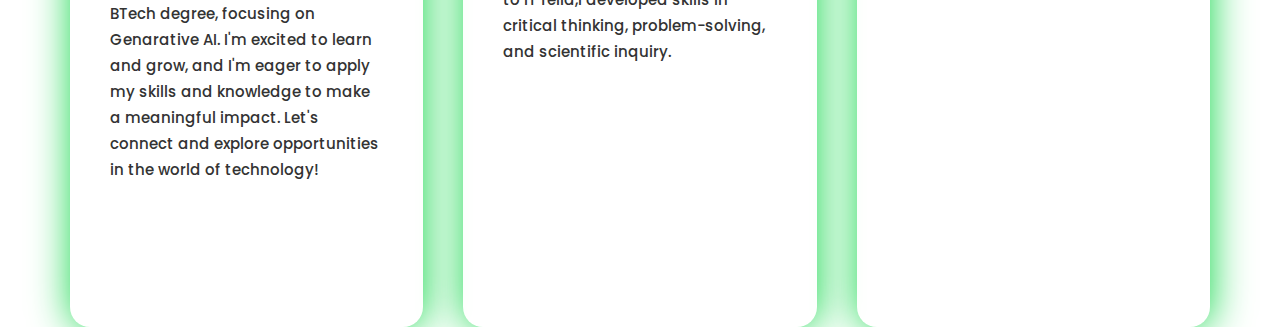
==== commit 8dd1c480: "Update about.html" ====
--- a/about.html
+++ b/about.html
@@ -79,7 +79,7 @@
 											<div class="col-md-12">
 												<div class="ct_about">
 												   <span> Phone Number </span>
-												   : +919010736000
+												   : +919000080000
 												</div>
 											</div>
 											
@@ -267,4 +267,4 @@
 		<!-- END PORTFOLIO -->
 			
 </body>
-</html>+</html>
